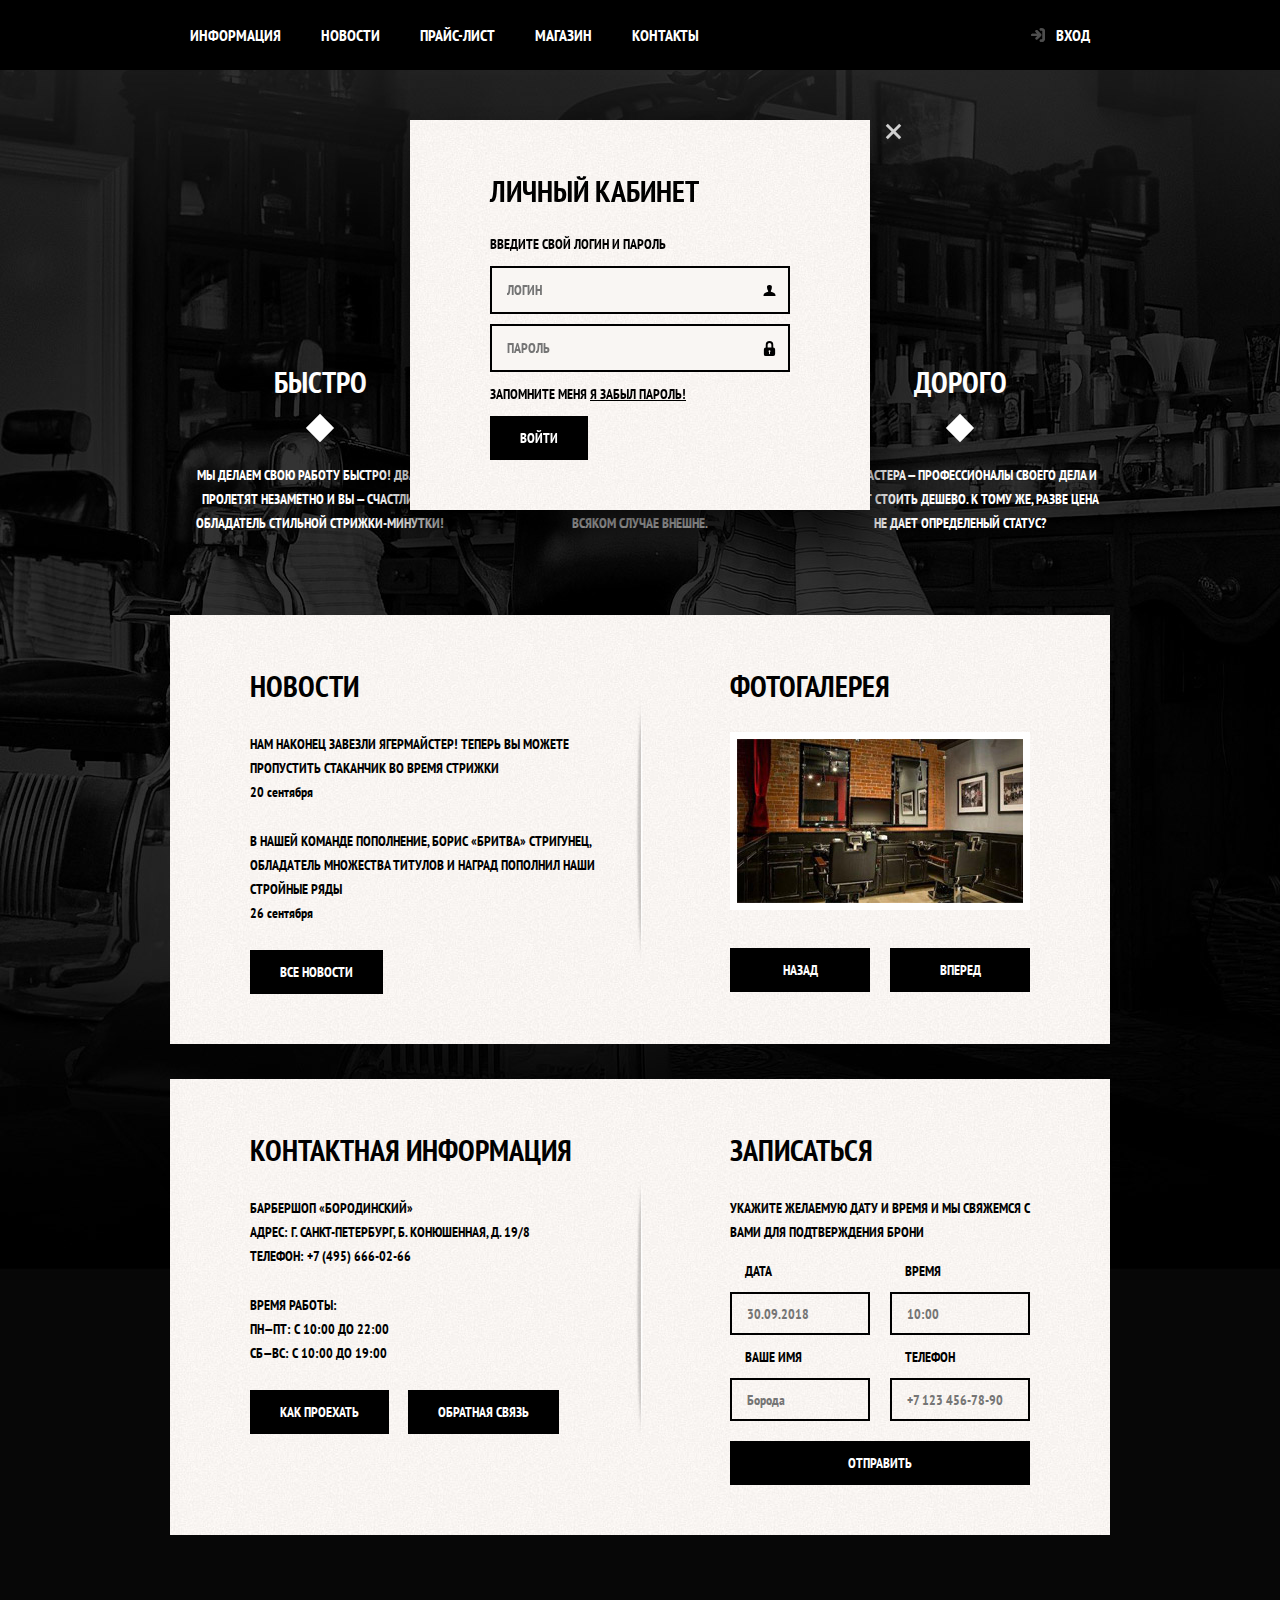
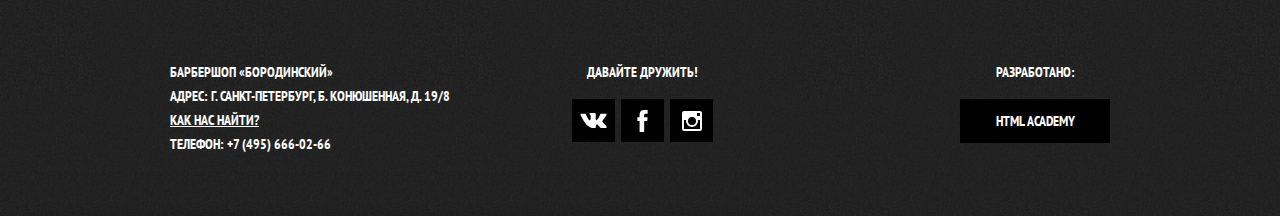
==== index.html @ bfae9ea2 "Изменяем название класса у сервисных функций формы" ====
<!DOCTYPE html>
<html lang="ru">
	<head>
		<meta charset="utf-8">
		<title>Барбершоп «Бородинский»</title>
		<link href="https://fonts.googleapis.com/css?family=PT+Sans+Narrow:400,700&amp;subset=latin,cyrillic" rel="stylesheet">
		<link href="css/normalize.css" rel="stylesheet">
		<link href="css/style.css" rel="stylesheet">
</head>
	<body>
		<header class="main-header">
			<nav class="main-navigation">
				<a class="main-header-logo">
				<img src="img/index-logo.svg" width="368" height="153" alt="Логотип барбершопа «Бородинский»">
				</a>
				<div class="main-navigation-wrapper">
          <div class="container">
            <ul class="site-navigation">
              <li><a href="info.html">Информация</a></li>
              <li><a href="news.html">Новости</a></li>
              <li><a href="price.html">Прайс-лист</a></li>
              <li><a href="catalog.html">Магазин</a></li>
              <li><a href="contacts.html">Контакты</a></li>
            </ul>
            <ul class="user-navigation">
              <li>
                <a class="login-link" href="login.html">Вход</a>
              </li>
            </ul>
          </div>
			  </div>
			</nav>
    </header>
		<main class="container">
			<h1 class="visually-hidden">Барбершоп «Бородинский»</h1>
			<section class="features">
				<h2 class="visually-hidden">Преимущества</h2>
				<ul class="features-list">
					<li class="feature-item">
						<h3>Быстро</h3>
						<p>Мы делаем свою работу быстро! Два часа пролетят незаметно и вы — счастливый обладатель стильной стрижки-минутки!</p>
					</li>
					<li class="feature-item">
						<h3>Круто</h3>
						<p>Забудьте, как вы стриглись раньше. Мы сделаем из вас звезду футбола или кино! Во всяком случае внешне.</p>
					</li>
					<li class="feature-item">
						<h3>Дорого</h3>
						<p>Наши мастера — профессионалы своего дела и не могут стоить дешево. К тому же, разве цена не дает определеный статус?</p>
					</li>
				</ul>
			</section>
      <div class="index-columns">
        <section class="news">
          <h2>Новости</h2>
          <ul class="news-list">
            <li class="news-item">
              <p>Нам наконец завезли Ягермайстер! Теперь вы можете пропустить стаканчик во время стрижки</p>
              <time datetime="2018-09-20">20 сентября</time>
            </li>
            <li class="news-item">
              <p>В нашей команде пополнение, Борис «Бритва» Стригунец, обладaтель множества титулов и наград пополнил наши стройные ряды</p>
              <time datetime="2018-09-26">26 сентября</time>
            </li>
          </ul>
          <a class="button" href="news.html">Все новости</a>
        </section>
        <section class="gallery">
          <h2>Фотогалерея</h2>
          <div class="gallery-container">
            <figure class="gallery-content">
              <a href="#"><img src="img/studio.jpg" width="286" height="164" alt="Интерьер"></a>
            </figure>
            <button class="button gallery-button gallery-button-back" type="button">Назад</button>
            <button class="button gallery-button gallery-button-next" type="button">Вперед</button>
          </div>
        </section>
      </div>
      <div class="index-columns">
        <section class="contacts">
          <h2>Контактная информация</h2>
          <p>
            Барбершоп «Бородинский»<br>
            Адрес: г. Санкт-Петербург, Б. Конюшенная, д. 19/8<br>
            Телефон: +7 (495) 666-02-66
          </p>
          <p>
            Время работы:<br>
            пн—пт: с 10:00 до 22:00<br>
            сб—вс: с 10:00 до 19:00
          </p>
          <a class="button" href="map.html">Как проехать</a>
          <a class="button" href="contacts.html">Обратная связь</a>
        </section>
        <section class="appointment">
          <h2>Записаться</h2>
          <p class="appointment-info">Укажите желаемую дату и время и мы свяжемся с вами для подтверждения брони</p>
          <form class="appointment-form" action="https://echo.htmlacademy.ru" method="post">
            <p class="appointment-item">
              <label for="appointment-date">Дата</label>
              <input id="appointment-date" type="text" name="date" value="" placeholder="30.09.2018">
            </p>
            <p class="appointment-item">
              <label for="appointment-time">Время</label>
              <input id="appointment-time" type="text" name="time" value="" placeholder="10:00">
            </p>
            <p class="appointment-item">
              <label for="appointment-name">Ваше имя</label>
              <input id="appointment-name" type="text" name="name" value="" placeholder="Борода">
            </p>
            <p class="appointment-item">
              <label for="appointment-phone">Телефон</label>
              <input id="appointment-phone" type="tel" name="phone" value="" placeholder="+7 123 456-78-90">
            </p>
            <button class="button" type="submit">Отправить</button>
          </form>
        </section>
      </div>
    </main>
		<footer class="main-footer">
      <div class="container">
        <p class="footer-contacts">
          Барбершоп «Бородинский»<br>
          Адрес: г. Санкт-Петербург, Б. Конюшенная, д. 19/8<br>
          <a href="map.html">Как нас найти?</a><br>
          Телефон: +7 (495) 666-02-66
        </p>
        <div class="footer-social">
          <b>Давайте дружить!</b>
          <ul>
            <li>
							<a class="social-button" href="#">
								<span class="visually-hidden">Вконтакте</span>
								<svg xmlns="http://www.w3.org/2000/svg" width="27" height="15" viewBox="0 0 26.14 14.91">
									<path d="M26 13.47l-.09-.17a13.55 13.55 0 0 0-2.6-3q-.87-.83-1.1-1.12A1 1 0 0 1 22 8a10.27 10.27 0 0 1 1.22-1.78l.88-1.16q2.35-3.13 2-4L26 .94a.8.8 0 0 0-.4-.22 2.14 2.14 0 0 0-.87 0h-3.92a.51.51 0 0 0-.27 0h-.3a.6.6 0 0 0-.15.14.93.93 0 0 0-.14.24 22.22 22.22 0 0 1-1.46 3.06q-.5.84-.93 1.46a7 7 0 0 1-.71.91 4.94 4.94 0 0 1-.52.47q-.23.18-.35.15l-.23-.05a.9.9 0 0 1-.31-.33 1.49 1.49 0 0 1-.16-.53V1.6a3.14 3.14 0 0 0 0-.62 2.12 2.12 0 0 0-.14-.44.73.73 0 0 0-.28-.33 1.57 1.57 0 0 0-.46-.18A9 9 0 0 0 12.57 0a8.93 8.93 0 0 0-3.25.33 1.83 1.83 0 0 0-.52.41q-.25.3-.07.33a1.67 1.67 0 0 1 1.16.59l.08.16a2.6 2.6 0 0 1 .19.63 6.32 6.32 0 0 1 .12 1 10.59 10.59 0 0 1 0 1.7q-.07.71-.13 1.1a2.21 2.21 0 0 1-.18.64 2.69 2.69 0 0 1-.16.3l-.07.07a1 1 0 0 1-.37.07.86.86 0 0 1-.46-.19 3.27 3.27 0 0 1-.56-.52 7 7 0 0 1-.66-.93q-.37-.6-.76-1.42l-.22-.39q-.2-.38-.56-1.11t-.62-1.43A.9.9 0 0 0 5.2.9h-.07a.93.93 0 0 0-.22-.16A1.44 1.44 0 0 0 4.6.65L.87.68A1 1 0 0 0 .1.94L0 1a.44.44 0 0 0 0 .22 1.08 1.08 0 0 0 .08.37Q.9 3.53 1.86 5.31t1.66 2.87Q4.23 9.27 5 10.24t1 1.24l.37.41.34.33a8.06 8.06 0 0 0 1 .78 16.34 16.34 0 0 0 1.4.9 7.6 7.6 0 0 0 1.79.72 6.19 6.19 0 0 0 2 .22h1.57a1.08 1.08 0 0 0 .72-.3l.05-.07a.9.9 0 0 0 .1-.25 1.38 1.38 0 0 0 0-.37 4.48 4.48 0 0 1 .09-1.05 2.77 2.77 0 0 1 .23-.71 1.74 1.74 0 0 1 .29-.4 1.19 1.19 0 0 1 .23-.2h.11a.86.86 0 0 1 .77.21 4.52 4.52 0 0 1 .83.79q.39.47.93 1.05a6.41 6.41 0 0 0 1 .87l.27.16a3.31 3.31 0 0 0 .71.3 1.53 1.53 0 0 0 .76.07l3.48-.05a1.58 1.58 0 0 0 .8-.17.68.68 0 0 0 .34-.37 1.06 1.06 0 0 0 0-.46 1.71 1.71 0 0 0-.1-.36z" fill="#fff"/>
								</svg>
							</a></li>
            <li>
							<a class="social-button" href="#">
								<span class="visually-hidden">Фейсбук</span>
								<svg xmlns="http://www.w3.org/2000/svg" width="19" height="22" viewBox="0 0 10.15 21.74">
									<path d="M3.34 1.12A4.77 4.77 0 0 1 6.53 0h3.61v3.81H7.81a1.07 1.07 0 0 0-1.09.83v2.55h3.42c-.08 1.23-.24 2.45-.41 3.67h-3v10.87H2.21V10.86H0V7.21h2.19V3.66a3.83 3.83 0 0 1 1.15-2.54z" fill="#fff"/>
								</svg>
							</a></li>
            <li>
							<a class="social-button" href="#">
								<span class="visually-hidden">Инстаграм</span>
								<svg xmlns="http://www.w3.org/2000/svg" width="20" height="20" viewBox="0 0 20 20">
									<path d="M18 0H2a2 2 0 0 0-2 2v16a2 2 0 0 0 2 2h16a2 2 0 0 0 2-2V2a2 2 0 0 0-2-2zm-8 6a4 4 0 1 1-4 4 4 4 0 0 1 4-4zM2.5 18a.47.47 0 0 1-.5-.5V9h2.1a3.4 3.4 0 0 0-.1 1 6 6 0 1 0 12 0 3.4 3.4 0 0 0-.1-1H18v8.5a.47.47 0 0 1-.5.5zM18 4.5a.47.47 0 0 1-.5.5h-2a.47.47 0 0 1-.5-.5v-2a.47.47 0 0 1 .5-.5h2a.47.47 0 0 1 .5.5z" fill="#fff"/>
								</svg>
							</a></li>
          </ul>
        </div>
        <p class="footer-copyright">
          <b>Разработано:</b>
          <a class="button" href="https://htmlacademy.ru">HTML Academy</a>
        </p>
      </div>
    </footer>
		<section class="modal modal-login">
			<h2>Личный кабинет</h2>
			<p class="modal-description">Введите свой логин и пароль</p>
			<form class="login-form" action="https://echo.htmlacademy.ru" method="post">
				<p>
					<label class="visually-hidden" for="user-login">Логин</label>
					<input class="login-icon-user" id="user-login" type="text" name="login" placeholder="Логин">
				</p>
				<p>
					<label class="visually-hidden" for="user-password">Пароль</label>
					<input class="login-icon-password" id="user-password" type="password" name="password" placeholder="Пароль">
				</p>
        <p class="login-help">
					<label class="login-checkbox">
						<input type="checkbox" name="remember" class="visually-hidden">
						<span class="checkbox-indicator"></span>
						Запомните меня
					</label>
					<a class="restrore" href="#">Я забыл пароль!</a>
				</p>
				<button class="button" type="submit">Войти</button>
			</form>
			<button class="modal-close" type="button">Закрыть</button>
		</section>
		<section class="modal modal-map">
			<h2 class="visually-hidden">Как до нас добраться?</h2>
			<p>
				<img src="img/map.jpg" width="780" height="560" alt="Офис компании по адресу ул. Большая Конюшенная 19/8, Санет-Петербург">
			</p>
			<button class="modal-close" type="button">Закрыть</button>
		</section>
  </body>
</html>
---- css/style.css ----
body {
	margin: 0;
	padding: 0;
	
	font-family: "PT Sans Narrow", Arial, sans-serif;
	font-size: 14px;
	line-height: 24px;
	font-weight: 700;
	color: #ffffff;
	text-transform: uppercase;
	
	background-color: #000000;
	background-image: url(../img/bg.jpg);
	background-position: top center;
	background-repeat: no-repeat;
}

a {
	text-decoration: none;
}

img {
	max-width: 100%;
	height: auto;
}

.visually-hidden:not(:focus):not(:active),
input[type="checkbox"].visually-hidden,
input[type="radio"].visually-hidden {
	position: absolute;
	
	width: 1px;
	height: 1px;
	margin: -1px;
	border: 0;
	padding: 0;
	
	white-space: nowrap;
	
	clip-path: inset(100%);
	clip: rect(0 0 0 0);
	overflow: hidden;
}

.button {
	display: inline-block;
	margin-right: 16px;
	padding: 10px 30px;
	
	font: inherit;	
	text-align: center;
	color: #ffffff;
	vertical-align: middle;
	text-transform: uppercase;
	
	background-color: #000000;
	border: none;
}

.button:hover,
.button:focus,
.button:active {
	background-color: #663d15;
}

.button.disabled,
.button:disabled {
	cursor: default;
	opacity: 0.5;
	background-color: #000000;
}

.container {
	width: 940px;
	margin: 0 auto;
	padding: 0 10px;
}

.main-header {
	margin-bottom: 75px;
}

.main-navigation {
	display: flex;
	flex-direction: column;
	align-items: center;
	
	font-size: 16px;
	line-height: 20px;
	color: #ffffff;
	
	background-color: transparent;
}

.main-header-logo {
	order: 2;
}

.main-navigation-wrapper {
	width: 100%;
	margin-bottom: 60px;
	
	background-color: #000000;
}

.main-navigation-wrapper .container {
	display: flex;
	justify-content: space-between;
}

.site-navigation,
.user-navigation {
	margin: 0;
	padding: 0;
	
	list-style: none;
}

.site-navigation a,
.user-navigation a {
	display: block;
	padding: 25px 20px;
	
	color: #ffffff;
}

.site-navigation a:hover,
.site-navigation a:focus,
.user-navigation a:hover,
.user-navigation a:focus {
	background-color: #242424;
}

.site-navigation {
	display: flex;
	flex-wrap: wrap;
	width: 620px;
}

.user-navigation {
	display: flex;
	flex-wrap: wrap;
	max-width: 140px;
}

.user-navigation .login-link {
	position: relative;
	padding-left: 50px;
}

.login-link::before {
	content: "";
	
	position: absolute;
	top: 27px;
	left: 24px;
	
	width: 16px;
	height: 18px;
	
	background-image: url(../img/login.svg);
	background-repeat: no-repeat;
	background-position: 0 0;
	
	opacity: 0.3;
}

.login-link:hover::before,
.login-link:focus::before,
.login-link:active::before {
	opacity: 1;
}

.features {
	margin-bottom: 80px;
}

.features-list {
	display: flex;
	justify-content: space-between;
	margin: 0;
	padding: 0;
	
	list-style: none;
}

.feature-item {
	width: 300px;
	
	text-align: center;
}

.feature-item h3 {
	position: relative;
	
	margin: 0;
	margin-bottom: 60px;
	
	font-size: 30px;
	line-height: 42px;
}

.feature-item h3::after {
	content: "";
	
	position: absolute;
	bottom: -35px;
	left: 50%;
	
	width: 20px;
	height: 20px;
	margin-left: -10px;
	
	background-color: #ffffff;
	
	transform: rotate(45deg);
}

.feature-item p {
	margin: 0 10px;
}

.index-columns {
	display: flex;
	justify-content: space-between;
	padding: 50px 80px;
	margin-bottom: 35px;
	color: #000000;
	
	background-color: #f8f5f2;
	background-image: 
		url(../img/line.png),
		url(../img/pattern-light.jpg);
	background-position: center, 0 0;
	background-repeat: no-repeat, repeat;
}

.index-columns h2 {
	margin: 0;
	margin-bottom: 25px;
	
	font-size: 30px;
	line-height: 42px;
}

.news {
	width: 380px;
}

.news-list {
	margin: 0;
	margin-bottom: 25px;
	padding: 0;
	
	list-style: none;
}

.news-item {
	margin-bottom: 25px;
}

.news-item p {
	margin: 0;
}

.news-item time {
	text-transform: none;
}

.gallery {
	width: 300px;
}

.gallery-container {
	position: relative;
	
	height: 260px;
}

.gallery-content {
	height: 164px;
	margin: 0;
	
	background-color: #cccccc;
	border: 7px solid #ffffff;
}

.gallery-content img {
	width: 286px;
	height: 164px;
}

.gallery-button {
	box-sizing: border-box;
	position: absolute;
	bottom: 0;
	
	width: 140px;
	margin: 0;
}

.gallery-button-back {
	left: 0;
}

.gallery-button-next {
	right: 0;
}

.contacts {
	width: 380px;
}

.contacts p {
	margin: 0;
	margin-bottom: 25px;
}

.appointment {
	width: 300px;
}

.appointment-info {
	margin: 0;
	margin-bottom: 15px;
}

.appointment-form {
	display: flex;
	flex-wrap: wrap;
	justify-content: space-between;
}

.appointment-item {
	width: 140px;
	margin: 0;
	margin-bottom: 10px;
}

.appointment-item label {
	display: block;
	margin-bottom: 9px;
	margin-left: 15px;
}

.appointment-item input {
	box-sizing: border-box;
	width: 140px;
	padding-top: 8px;
	padding-left: 15px;
	padding-right: 15px;
	padding-bottom: 7px;
	
	font: inherit;
	
	background-color: transparent;
	border: 2px solid #000000;
}

.appointment-item input:focus {
	border-color: #663d15;
}

.appointment .button {
	width: 100%;
	margin-top: 10px;
	margin-right: 0;
}

.main-footer {
	padding: 60px 0;
	margin-top: 65px;
	color: #ffffff;
	
	background-color: #212121;
	background-image: url(../img/pattern-dark.jpg);
	background-position: 0 0;
	background-repeat: repeat;
}

.main-footer .container {
	display: flex;
}

.footer-contacts {
	width: 320px;
	margin: 0;
	margin-right: 80px;
}

.footer-contacts a {
	color: #ffffff;
	text-decoration: underline;
}

.footer-contacts a:hover,
.footer-contacts a:focus {
	text-decoration: none;
}

.footer-social {
	width: 145px;
	text-align: center;
}

.footer-social ul {
	display: flex;
	flex-wrap: wrap;
	justify-content: space-between;
	width: 141px;
	margin: 0 auto;
	padding: 0;
	
	list-style: none;
}

.footer-social b {
	display: block;
	margin-bottom: 15px;
}

.social-button {
	display: flex;
	align-items: center;
	justify-content: center;
	width: 43px;
	height: 43px;
	
	background-color: #000000;
}

.social-button:hover,
.social-button:focus {
	background-color: #ffffff;
}

.social-button:hover path,
.social-button:focus path {
	fill: #000000;
}

.footer-copyright {
	width: 150px;
	margin: 0;
	margin-left: auto;
	text-align: center;
}

.footer-copyright b {
	display: block;
	margin-bottom: 15px;
}

.footer-copyright .button {
	display: block;
	margin-right: 0;
}

.footer-copyright .button:hover,
.footer-copyright .button:focus {
	color: #000000;
	
	background-color: #ffffff;
}

.modal {
	position: fixed;
	
	color: #000000;
	
	background-color: #f8f3f0;
	background-image: url(../img/pattern-light.jpg);
	background-position: 0 0;
	background-repeat: repeat;
	box-shadow: 0 30px 50px rgba(0, 0, 0, 0.7);	
}

.modal-login {
	top: 120px;
	left: 50%;
	
	width: 300px;
	margin-left: -230px;
	padding: 50px 80px;
}

.modal-close {
	position: absolute;
	top: 0;
	right: -34px;
	
	width: 22px;
	height: 22px;
	
	font-size: 0;
	
	background-color: transparent;
	border: 0;
	
	cursor: pointer;
}

.modal-close::before,
.modal-close::after {
	content: "";
	
	position: absolute;
	top: 10px;
	left: 2px;
	
	width: 19px;
	height: 3px;
	
	background-color: #d0d0d0;
}

.modal-close::before {
	transform: rotate(45deg);
}

.modal-close::after {
	transform: rotate(-45deg);
}

.modal-login h2 {
	margin: 0;
	margin-bottom: 20px;
	
	font-size: 30px;
	line-height: 42px;
}

.modal-description {
	margin: 0;
	margin-bottom: 10px;
}

.login-form p {
	margin: 0;
	margin-bottom: 10px;
}

.login-form input[type="text"],
.login-form input[type="password"] {
	box-sizing: border-box;
	width: 300px;
	padding: 10px 15px;
	padding-right: 40px;
	
	font: inherit;
	color: #000000;
	text-transform: uppercase;
	
	background-color: #f9f6f3;
	border: 2px solid #000000;
}

.login-form input:focus {
	border-color: #663d15;
}

.login-icon-user {
	background-image: url(../img/user.svg);
	background-position: 270px center;
	background-repeat: no-repeat;
}

.login-icon-password {
	background-image: url(../img/lock.svg);
	background-position: 270px center;
	background-repeat: no-repeat;
}

.login-checkbox:hover,
.login-checkbox:focus {
	color: #663d15;
}

.restrore {
	color: #000000;
	text-decoration: underline;
}

.restrore:hover,
.restrore:focus {
	text-decoration: none;
}
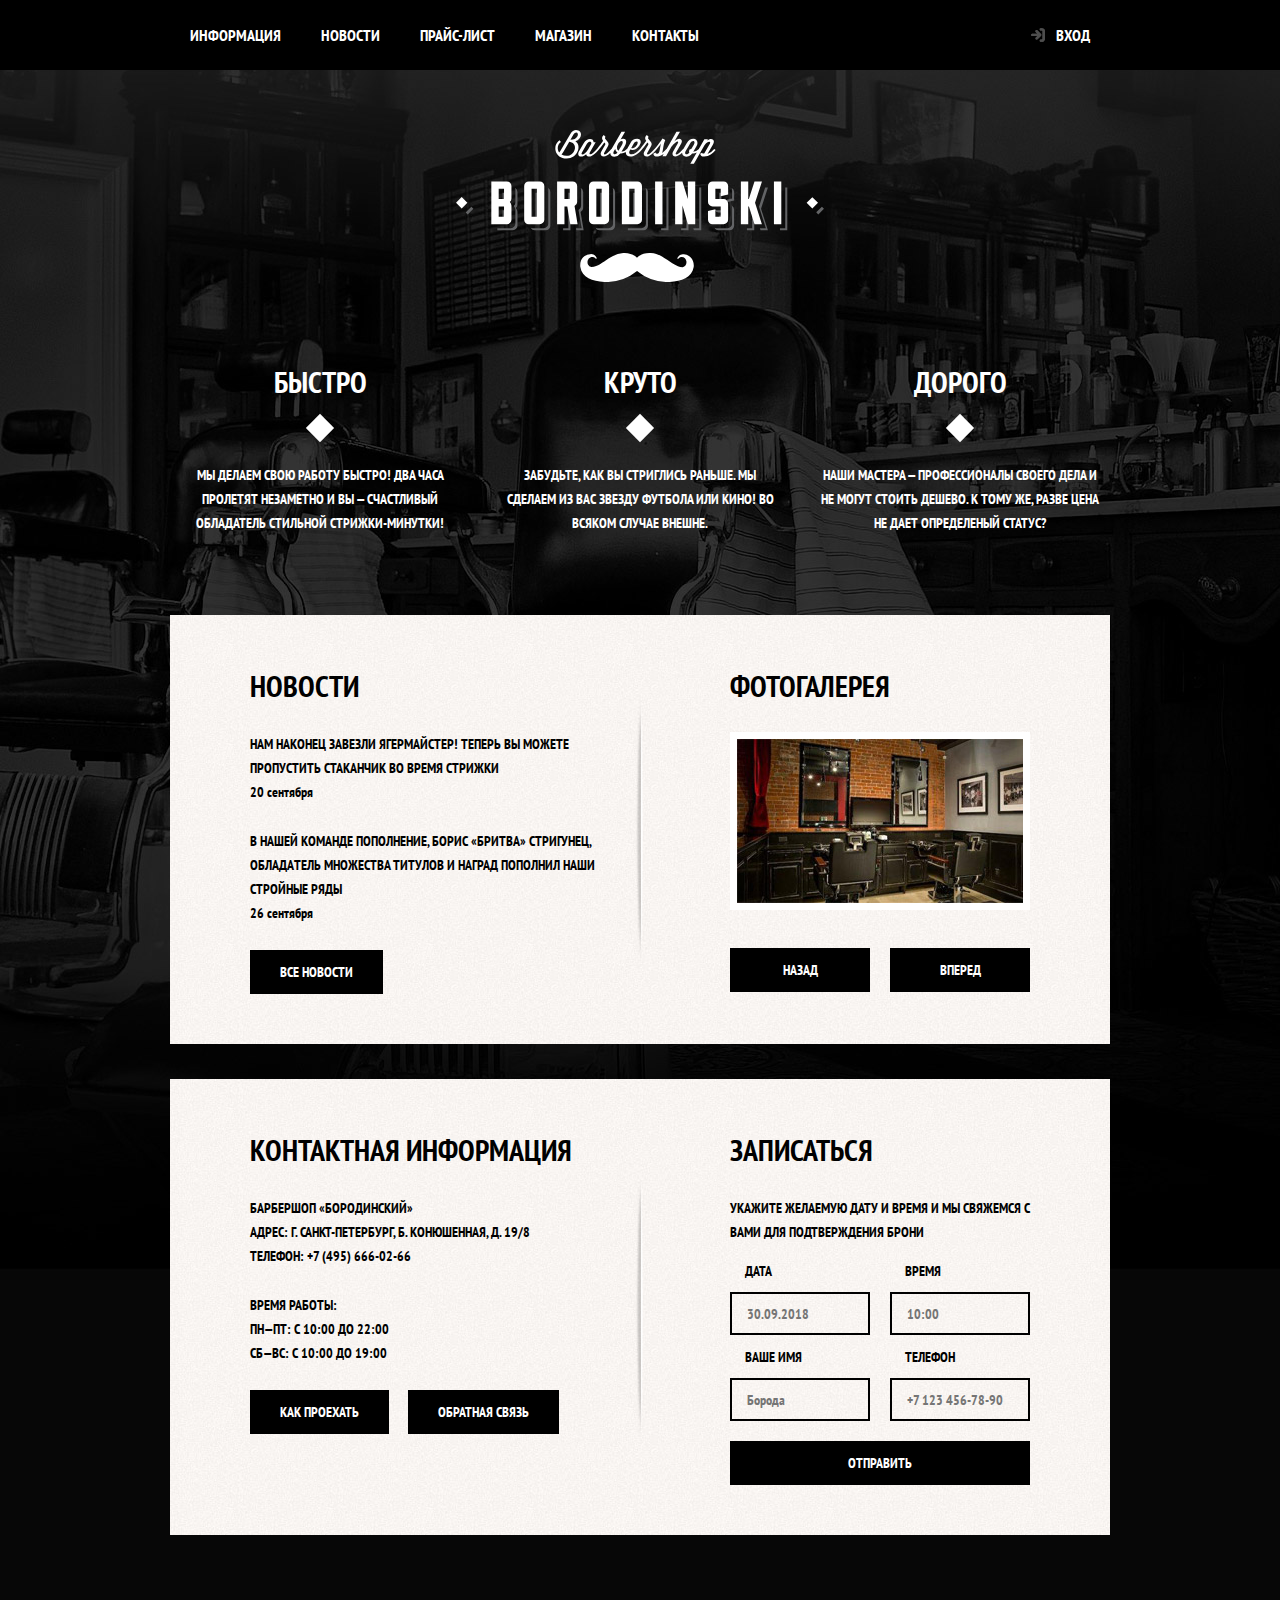
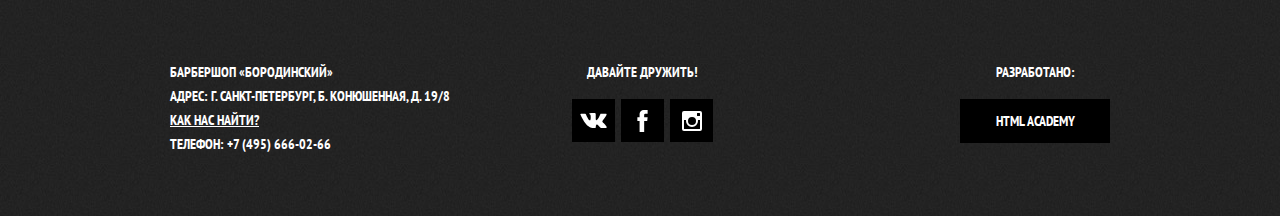
==== commit b306a312: "Подключили файл для написания javascript" ====
--- a/index.html
+++ b/index.html
@@ -188,5 +188,6 @@
 			</p>
 			<button class="modal-close" type="button">Закрыть</button>
 		</section>
+		<script type="text/javascript" src="js/popup.js"></script>
   </body>
 </html>--- a/css/style.css
+++ b/css/style.css
@@ -15,6 +15,15 @@
 	background-repeat: no-repeat;
 }
 
+.inner-page {
+	color: #000000;
+	
+	background-color: #f9f6f3;
+	background-image: url(../img/pattern-light.jpg);
+	background-position: 0 0;
+	background-repeat: repeat;
+}
+
 a {
 	text-decoration: none;
 }
@@ -80,6 +89,12 @@
 	margin-bottom: 75px;
 }
 
+.inner-page .main-header {
+	margin-bottom: 70px;
+	
+	background-color: #000000;
+}
+
 .main-navigation {
 	display: flex;
 	flex-direction: column;
@@ -92,8 +107,21 @@
 	background-color: transparent;
 }
 
+.inner-page .main-navigation {
+	align-items: flex-start;
+	flex-direction: row;
+}
+
 .main-header-logo {
 	order: 2;
+}
+
+.inner-page .main-header-logo {
+	order: 0;
+	
+	width: 111px;
+	height: 24px;
+	padding: 23px 20px;
 }
 
 .main-navigation-wrapper {
@@ -131,6 +159,27 @@
 	background-color: #242424;
 }
 
+.site-navigation-current {
+	position: relative;
+}
+
+.site-navigation-current a:not([href]) {
+	background-color: #000000;
+}
+
+.site-navigation-current::after {
+	content: "";
+	
+	position: absolute;
+	right: 20px;
+	bottom: 0;
+	left: 20px;
+	
+	height: 5px;
+	
+	background-color: #ffffff;
+}
+
 .site-navigation {
 	display: flex;
 	flex-wrap: wrap;
@@ -141,6 +190,10 @@
 	display: flex;
 	flex-wrap: wrap;
 	max-width: 140px;
+}
+
+.inner-page .user-navigation {
+	margin-left: auto;
 }
 
 .user-navigation .login-link {
@@ -367,6 +420,193 @@
 	margin-right: 0;
 }
 
+.page-title {
+	margin: 0;
+	margin-bottom: 20px;
+	
+	font-size: 30px;
+	line-height: 42px;
+}
+
+.breadcrumbs {
+	display: flex;
+	flex-wrap: wrap;
+	margin: 0;
+	padding: 0;
+	margin-bottom: 50px;
+	
+	list-style: none;
+}
+
+.breadcrumbs a {
+	position: relative;
+	margin-right: 40px;
+	
+	color: #000000;
+}
+
+.breadcrumbs a::after {
+	content: "";
+	
+	position: absolute;
+	top: 5px;
+	right: -24px;
+	
+	width: 8px;
+	height: 8px;
+	
+	background-color: #000000;
+	transform: rotate(45deg);
+	cursor: default;
+}
+
+.breadcrumbs-current {
+	color: #aba9a7;
+}
+
+.inner-content {
+	margin-bottom: 75px;
+}
+
+.inner-content h2 {
+	margin-top: 60px;
+	margin-bottom: 30px;
+	
+	font-size: 24px;
+	line-height: 30px;
+}
+
+.inner-content h3 {
+	margin-top: 60px;
+	margin-bottom: 30px;
+	
+	font-size: 20px;
+	line-height: 24px;
+}
+
+.inner-content h2 + h3 {
+	margin-top: 30px;
+}
+
+.inner-content p {
+	margin: 14px 0;
+}
+
+.inner-content table {
+	border-collapse: collapse;
+}
+
+.inner-content td {
+	padding: 10px 15px;
+	
+	border: 2px solid #000000;
+}
+
+.inner-content .big-heading {
+	display: flex;
+	align-items: center;
+	
+	margin-top: 55px;
+	margin-bottom: 65px;
+	
+	font-size: 48px;
+	line-height: 48px;
+	text-align: center;
+}
+
+.big-heading::before,
+.big-heading::after {
+	content: "";
+	
+	flex-grow: 1;
+	flex-shrink: 0;
+	
+	width: 50px;
+	height: 2px;
+	
+	background: #000000;
+}
+
+.big-heading::before {
+	margin-right: 25px;
+}
+
+.big-heading::after {
+	margin-left: 25px;
+}
+
+.custom-list-1 {
+	margin: 14px 0;
+	padding: 0;
+	
+	list-style: none;
+}
+
+.custom-list-1 li {
+	position: relative;
+	
+	margin-bottom: 15px;
+	padding-left: 20px;
+}
+
+.custom-list-1 li::before {
+	content: "";
+	
+	position: absolute;
+	top: 8px;
+	left: 0;
+	
+	width: 8px;
+	height: 8px;
+	
+	background-color: #000000;
+	transform: rotate(45deg);
+}
+
+.custom-table-1 {
+	width: 100%;
+}
+
+.custom-table-1 td {
+	width: 50%;
+}
+
+.custom-table-1 td:last-child {
+	text-align: center;
+}
+
+.inner-columns {
+	display: flex;
+	justify-content: space-between;
+	flex-wrap: wrap;
+	
+	margin: 60px 0;
+}
+
+.inner-column-left,
+.inner-column-right {
+	width: 460px;
+}
+
+.inner-column-left *:first-child,
+.inner-column-right *:first-child {
+	margin-top: 0;
+}
+
+.inner-column-left *:last-child,
+.inner-column-right *:last-child {
+	margin-bottom: 0;
+}
+
+.inner-columns > h2:first-child {
+	width: 100%;
+	margin-top: 0;
+}
+
+.short-text {
+	padding-right: 75px;
+}
+
 .main-footer {
 	padding: 60px 0;
 	margin-top: 65px;
@@ -376,6 +616,17 @@
 	background-image: url(../img/pattern-dark.jpg);
 	background-position: 0 0;
 	background-repeat: repeat;
+}
+
+.inner-page .main-footer {
+	margin-top: 45px;
+	
+	background-image: 
+		linear-gradient(to bottom, black, transparent),
+		url(../img/pattern-dark.jpg);
+	background-size: 10px 40px, auto;
+	background-position: 0 0;
+	background-repeat: repeat-x, repeat;
 }
 
 .main-footer .container {
@@ -465,6 +716,8 @@
 
 .modal {
 	position: fixed;
+	
+	display: none;
 	
 	color: #000000;
 	
@@ -559,6 +812,13 @@
 	border-color: #663d15;
 }
 
+.login-form .login-help {
+	display: flex;
+	flex-wrap: wrap;
+	justify-content: space-between;
+	margin: 15px 0;
+}
+
 .login-icon-user {
 	background-image: url(../img/user.svg);
 	background-position: 270px center;
@@ -571,11 +831,57 @@
 	background-repeat: no-repeat;
 }
 
+.login-checkbox {
+	position: relative;
+	
+	padding-left: 30px;
+	
+	cursor: pointer;
+}
+
 .login-checkbox:hover,
 .login-checkbox:focus {
 	color: #663d15;
 }
 
+.login-checkbox input[type="checkbox"] + .checkbox-indicator {
+	position: absolute;
+	top: 0;
+	left: 0;
+	
+	width: 17px;
+	height: 18px;
+	
+	border: 2px solid #000000;
+}
+
+.login-checkbox input[type="checkbox"]:focus + .checkbox-indicator {
+	border-color: #663d15;
+	outline:  5px auto -webkit-focus-ring-color;
+}
+.login-checkbox input[type="checkbox"]:checked + .checkbox-indicator::before,
+.login-checkbox input[type="checkbox"]:checked + .checkbox-indicator::after {
+	content: "";
+	
+	position: absolute;
+	top: 8px;
+	left: 1px;
+	
+	width: 15px;
+	height: 2px;
+	
+	background-color: #000000;
+	
+}
+
+.login-checkbox input[type="checkbox"]:checked + .checkbox-indicator::before {
+	transform: rotate(45deg);
+}
+
+.login-checkbox input[type="checkbox"]:checked + .checkbox-indicator::after {
+	transform: rotate(-45deg);
+}
+
 .restrore {
 	color: #000000;
 	text-decoration: underline;
@@ -585,3 +891,24 @@
 .restrore:focus {
 	text-decoration: none;
 }
+
+.login-form .button {
+	width: 100%;
+	margin-right: 0;
+}
+
+.modal-map {
+	top: 50%;
+	left: 50%;
+	
+	width: 766px;
+	height: 561px;
+	margin-top: -280px;
+	margin-left: -390px;
+	
+	border: 7px solid white;
+}
+
+.modal-map p {
+	margin: 0;
+}
